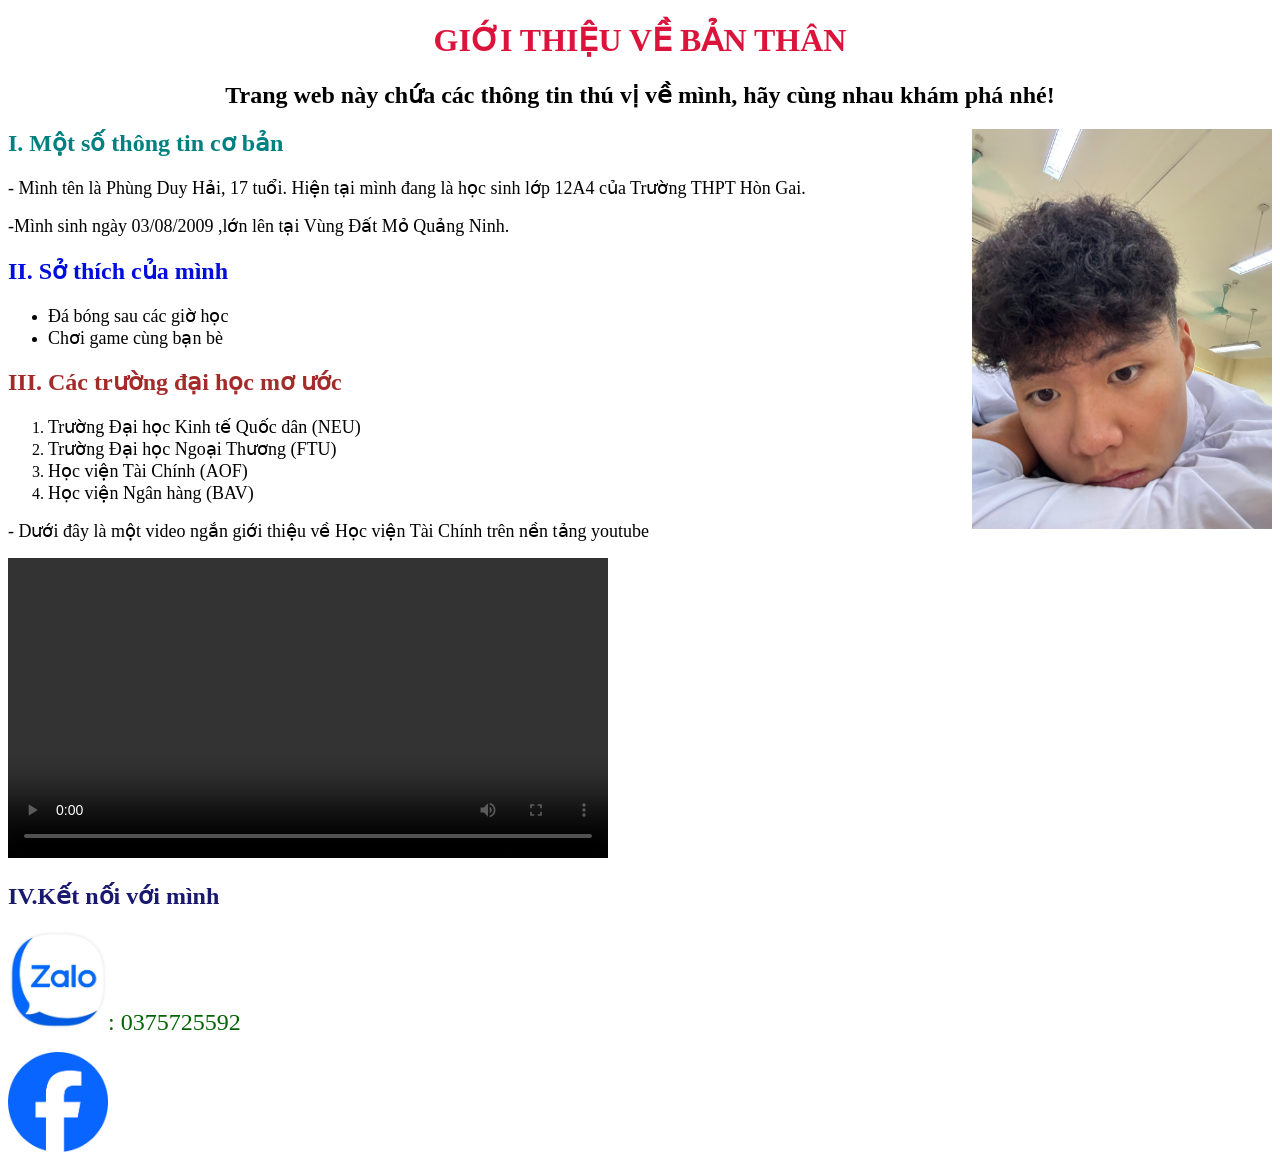
==== index.html @ c55c1547 "Rename main.html to index.html" ====
<!DOCTYPE html>
<html lang="vi">
<head>
    <meta charset="UTF-8">
    <meta name="viewport" content="width=device-width, initial-scale=1.0">
    <title>Phùng Duy Hải 12A4</title>
</head>
<body>
    <h1 align="center"><font color="crimson" face="Verdana">GIỚI THIỆU VỀ BẢN THÂN</font></h1>
    <h2 align="center"><font color="" face="Tahoma">Trang web này chứa các thông tin thú vị về mình, hãy cùng nhau khám phá nhé!</font></h2>
    <h2><font color="Teal" face="Tahoma">I. Một số thông tin cơ bản</font><img width="300" align="right" src="hai.jpg"></h2>
    <p><font size="4" color="" face="Tahoma">- Mình tên là Phùng Duy Hải, 17 tuổi. Hiện tại mình đang là học sinh lớp 12A4 của Trường THPT Hòn Gai. </font> </p>
    <p><font size="4" color="" face="Tahoma">-Mình sinh ngày 03/08/2009
,lớn lên tại Vùng Đất Mỏ Quảng Ninh.</font></p>
    <h2><font color="Royal Blue" face="Tahoma">II. Sở thích của mình</font></h2>
    <ul style="list-style-type: disc;">
        <li><font size="4" color="" face="Tahoma">Đá bóng sau các giờ học</font></li>
        <li><font size="4" color="" face="Tahoma">Chơi game cùng bạn bè</font></li>
    </ul>
    <h2><font color="Brown" face="Tahoma">III. Các trường đại học mơ ước</font></h2>
    <ol type="1">
        <li><font size="4" color="" face="Tahoma">Trường Đại học Kinh tế Quốc dân (NEU)</font></li>
        <li><font size="4" color="" face="Tahoma">Trường Đại học Ngoại Thương (FTU)</font></li>
        <li><font size="4" color="" face="Tahoma">Học viện Tài Chính (AOF)</font></li>
        <li><font size="4" color="" face="Tahoma">Học viện Ngân hàng (BAV)</font></li>
    </ol>
    <p><font size="4" color="" face="Tahoma">- Dưới đây là một video ngắn giới thiệu về Học viện Tài Chính trên nền tảng youtube</font></p>
    <video width="600" controls>
            <source src="hai.mp4"
                    type="video/mp4">
    </video>
    <h2><font color="#191970"face="Tahoma">IV.Kết nối với mình</font></h2>
    <p><img width="100" src="zalo.jpg" width="150"><font size="5" color="#006400" face="Tahoma">: 0375725592</font></p>
    <a href="https://www.facebook.com/duyhai3809" target="_blank">
    <img width="100" src="fb.png" width="150">
</a>
</body>
</html>
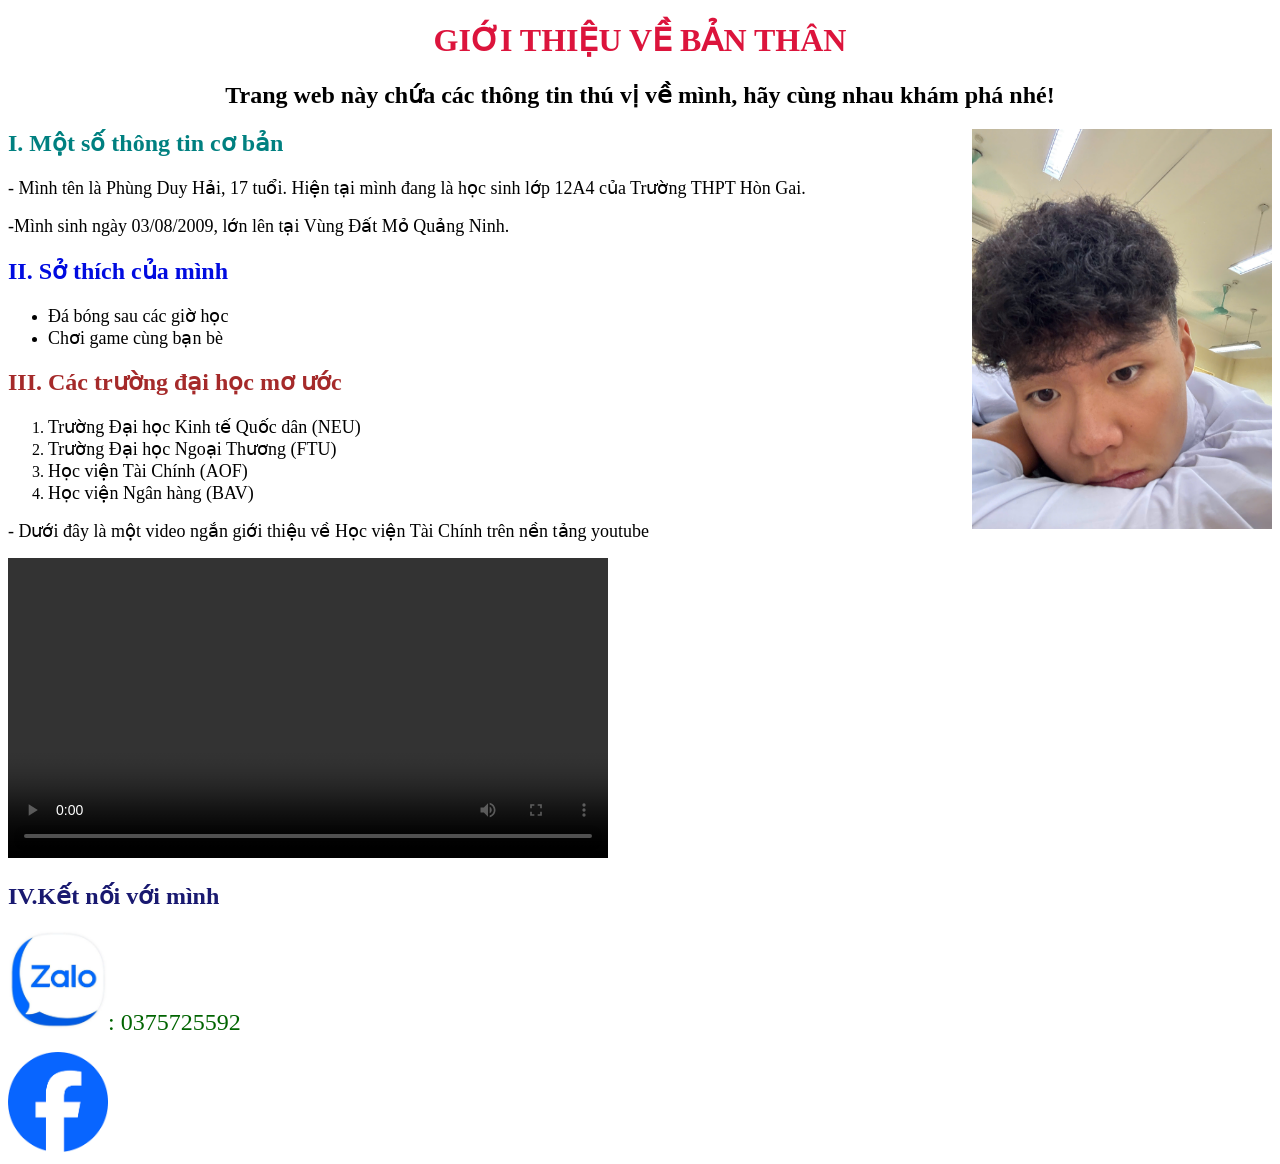
==== commit 4dcf5379: "Update index.html" ====
--- a/index.html
+++ b/index.html
@@ -10,8 +10,7 @@
     <h2 align="center"><font color="" face="Tahoma">Trang web này chứa các thông tin thú vị về mình, hãy cùng nhau khám phá nhé!</font></h2>
     <h2><font color="Teal" face="Tahoma">I. Một số thông tin cơ bản</font><img width="300" align="right" src="hai.jpg"></h2>
     <p><font size="4" color="" face="Tahoma">- Mình tên là Phùng Duy Hải, 17 tuổi. Hiện tại mình đang là học sinh lớp 12A4 của Trường THPT Hòn Gai. </font> </p>
-    <p><font size="4" color="" face="Tahoma">-Mình sinh ngày 03/08/2009
-,lớn lên tại Vùng Đất Mỏ Quảng Ninh.</font></p>
+    <p><font size="4" color="" face="Tahoma">-Mình sinh ngày 03/08/2009, lớn lên tại Vùng Đất Mỏ Quảng Ninh.</font></p>
     <h2><font color="Royal Blue" face="Tahoma">II. Sở thích của mình</font></h2>
     <ul style="list-style-type: disc;">
         <li><font size="4" color="" face="Tahoma">Đá bóng sau các giờ học</font></li>
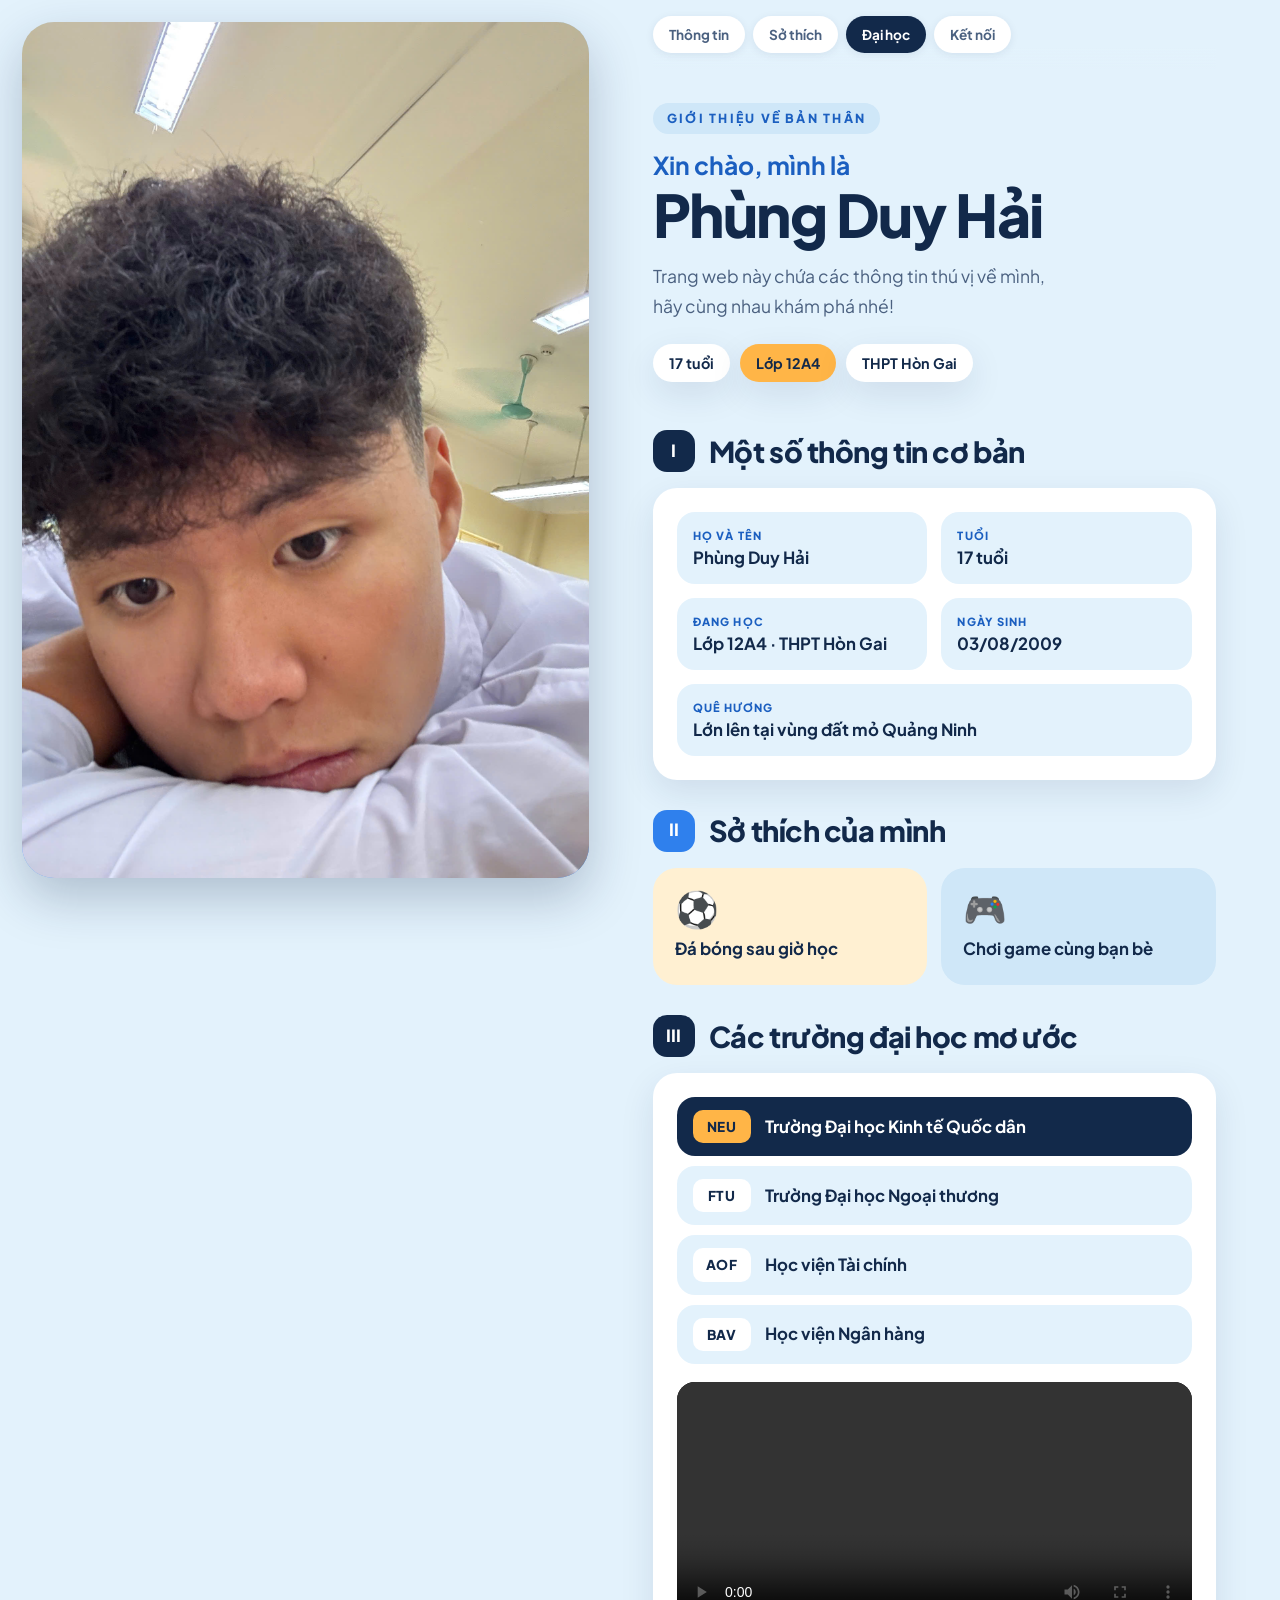
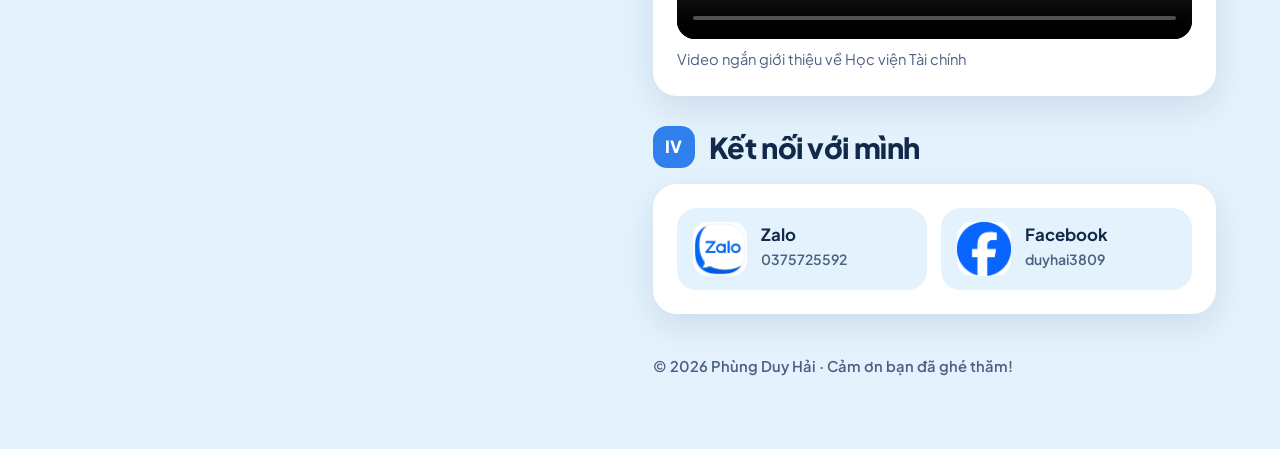
==== commit c1c892fa: "Update index.html" ====
--- a/index.html
+++ b/index.html
@@ -1,37 +1,126 @@
 <!DOCTYPE html>
 <html lang="vi">
 <head>
-    <meta charset="UTF-8">
-    <meta name="viewport" content="width=device-width, initial-scale=1.0">
-    <title>Phùng Duy Hải 12A4</title>
+  <meta charset="UTF-8">
+  <meta name="viewport" content="width=device-width, initial-scale=1.0">
+  <meta name="theme-color" content="#e3f2fc">
+  <meta name="description" content="Trang giới thiệu bản thân của Phùng Duy Hải - học sinh lớp 12A4 Trường THPT Hòn Gai.">
+  <title>Phùng Duy Hải 12A4</title>
+  <script>document.documentElement.classList.add('js');</script>
+  <link rel="preconnect" href="https://fonts.googleapis.com">
+  <link rel="preconnect" href="https://fonts.gstatic.com" crossorigin>
+  <link href="https://fonts.googleapis.com/css2?family=Plus+Jakarta+Sans:wght@500;600;700;800&display=swap" rel="stylesheet">
+  <link rel="stylesheet" href="style.css?v=2">
 </head>
 <body>
-    <h1 align="center"><font color="crimson" face="Verdana">GIỚI THIỆU VỀ BẢN THÂN</font></h1>
-    <h2 align="center"><font color="" face="Tahoma">Trang web này chứa các thông tin thú vị về mình, hãy cùng nhau khám phá nhé!</font></h2>
-    <h2><font color="Teal" face="Tahoma">I. Một số thông tin cơ bản</font><img width="300" align="right" src="hai.jpg"></h2>
-    <p><font size="4" color="" face="Tahoma">- Mình tên là Phùng Duy Hải, 17 tuổi. Hiện tại mình đang là học sinh lớp 12A4 của Trường THPT Hòn Gai. </font> </p>
-    <p><font size="4" color="" face="Tahoma">-Mình sinh ngày 03/08/2009, lớn lên tại Vùng Đất Mỏ Quảng Ninh.</font></p>
-    <h2><font color="Royal Blue" face="Tahoma">II. Sở thích của mình</font></h2>
-    <ul style="list-style-type: disc;">
-        <li><font size="4" color="" face="Tahoma">Đá bóng sau các giờ học</font></li>
-        <li><font size="4" color="" face="Tahoma">Chơi game cùng bạn bè</font></li>
-    </ul>
-    <h2><font color="Brown" face="Tahoma">III. Các trường đại học mơ ước</font></h2>
-    <ol type="1">
-        <li><font size="4" color="" face="Tahoma">Trường Đại học Kinh tế Quốc dân (NEU)</font></li>
-        <li><font size="4" color="" face="Tahoma">Trường Đại học Ngoại Thương (FTU)</font></li>
-        <li><font size="4" color="" face="Tahoma">Học viện Tài Chính (AOF)</font></li>
-        <li><font size="4" color="" face="Tahoma">Học viện Ngân hàng (BAV)</font></li>
-    </ol>
-    <p><font size="4" color="" face="Tahoma">- Dưới đây là một video ngắn giới thiệu về Học viện Tài Chính trên nền tảng youtube</font></p>
-    <video width="600" controls>
-            <source src="hai.mp4"
-                    type="video/mp4">
-    </video>
-    <h2><font color="#191970"face="Tahoma">IV.Kết nối với mình</font></h2>
-    <p><img width="100" src="zalo.jpg" width="150"><font size="5" color="#006400" face="Tahoma">: 0375725592</font></p>
-    <a href="https://www.facebook.com/duyhai3809" target="_blank">
-    <img width="100" src="fb.png" width="150">
-</a>
+
+  <div class="split">
+
+    <!-- NỬA TRÁI: ẢNH (không có gì đè lên) -->
+    <aside class="photo-pane">
+      <div class="photo-pane__frame">
+        <img src="hai.jpg" alt="Ảnh Phùng Duy Hải">
+      </div>
+    </aside>
+
+    <!-- NỬA PHẢI: NỘI DUNG -->
+    <main class="pane">
+
+      <nav class="quicknav" aria-label="Các phần của trang">
+        <a href="#thong-tin">Thông tin</a>
+        <a href="#so-thich">Sở thích</a>
+        <a href="#dai-hoc">Đại học</a>
+        <a href="#ket-noi">Kết nối</a>
+      </nav>
+
+      <header class="intro reveal">
+        <span class="eyebrow">Giới thiệu về bản thân</span>
+        <h1><span class="hi">Xin chào, mình là</span>Phùng Duy Hải</h1>
+        <p><span>Trang web này chứa các thông tin thú vị về mình,</span> <span>hãy cùng nhau khám phá nhé!</span></p>
+        <div class="chips">
+          <span class="chip">17 tuổi</span>
+          <span class="chip">Lớp 12A4</span>
+          <span class="chip">THPT Hòn Gai</span>
+        </div>
+      </header>
+
+      <section class="block reveal" id="thong-tin">
+        <div class="block__head"><div class="num">I</div><h2>Một số thông tin cơ bản</h2></div>
+        <div class="card">
+          <div class="facts">
+            <div class="fact"><small>Họ và tên</small><strong>Phùng Duy Hải</strong></div>
+            <div class="fact"><small>Tuổi</small><strong>17 tuổi</strong></div>
+            <div class="fact"><small>Đang học</small><strong>Lớp 12A4 · THPT Hòn Gai</strong></div>
+            <div class="fact"><small>Ngày sinh</small><strong>03/08/2009</strong></div>
+            <div class="fact fact--wide"><small>Quê hương</small><strong>Lớn lên tại vùng đất mỏ Quảng Ninh</strong></div>
+          </div>
+        </div>
+      </section>
+
+      <section class="block reveal" id="so-thich">
+        <div class="block__head"><div class="num">II</div><h2>Sở thích của mình</h2></div>
+        <div class="hobbies">
+          <div class="hobby"><span>⚽</span>Đá bóng sau giờ học</div>
+          <div class="hobby"><span>🎮</span>Chơi game cùng bạn bè</div>
+        </div>
+      </section>
+
+      <section class="block reveal" id="dai-hoc">
+        <div class="block__head"><div class="num">III</div><h2>Các trường đại học mơ ước</h2></div>
+        <div class="card">
+          <ol class="unis">
+            <li><span class="code">NEU</span>Trường Đại học Kinh tế Quốc dân</li>
+            <li><span class="code">FTU</span>Trường Đại học Ngoại thương</li>
+            <li><span class="code">AOF</span>Học viện Tài chính</li>
+            <li><span class="code">BAV</span>Học viện Ngân hàng</li>
+          </ol>
+          <figure>
+            <video controls preload="metadata" src="hai.mp4">Trình duyệt của bạn không hỗ trợ video.</video>
+            <figcaption>Video ngắn giới thiệu về Học viện Tài chính</figcaption>
+          </figure>
+        </div>
+      </section>
+
+      <section class="block reveal" id="ket-noi">
+        <div class="block__head"><div class="num">IV</div><h2>Kết nối với mình</h2></div>
+        <div class="card">
+          <div class="links">
+            <a class="link" href="https://zalo.me/0375725592" target="_blank" rel="noopener">
+              <img src="zalo.jpg" alt="Zalo"><span><b>Zalo</b><small>0375725592</small></span>
+            </a>
+            <a class="link" href="https://www.facebook.com/duyhai3809" target="_blank" rel="noopener">
+              <img src="fb.png" alt="Facebook"><span><b>Facebook</b><small>duyhai3809</small></span>
+            </a>
+          </div>
+        </div>
+      </section>
+
+      <footer>© 2026 Phùng Duy Hải · Cảm ơn bạn đã ghé thăm!</footer>
+    </main>
+  </div>
+
+  <script>
+    (function () {
+      var els = document.querySelectorAll('.reveal');
+      var links = document.querySelectorAll('.quicknav a');
+      if (!('IntersectionObserver' in window)) { els.forEach(function (e) { e.classList.add('in'); }); return; }
+      var io = new IntersectionObserver(function (entries) {
+        entries.forEach(function (en) {
+          if (en.isIntersecting) { en.target.classList.add('in'); io.unobserve(en.target); }
+        });
+      }, { threshold: 0.12 });
+      els.forEach(function (e) { io.observe(e); });
+
+      var secs = ['thong-tin', 'so-thich', 'dai-hoc', 'ket-noi'].map(function (id) { return document.getElementById(id); });
+      var so = new IntersectionObserver(function (entries) {
+        entries.forEach(function (en) {
+          if (en.isIntersecting) {
+            links.forEach(function (a) { a.classList.toggle('on', a.getAttribute('href') === '#' + en.target.id); });
+          }
+        });
+      }, { rootMargin: '-30% 0px -55% 0px' });
+      secs.forEach(function (s) { if (s) so.observe(s); });
+    })();
+  </script>
 </body>
 </html>
--- a/style.css
+++ b/style.css
@@ -0,0 +1,143 @@
+/* Giao diện "chia đôi màn hình": trời xanh nhạt - xanh navy - vàng nắng.
+   Nửa trái: ảnh đại diện lớn, rõ, không có lớp nào đè lên (cố định khi cuộn).
+   Nửa phải: nội dung cuộn, thanh liên kết nhanh ở trên cùng. */
+:root {
+  --sky: #e3f2fc;
+  --sky-2: #cfe7f8;
+  --navy: #12294a;
+  --navy-soft: #4b6180;
+  --ocean: #2f80ed;
+  --ocean-dark: #1b5fc0;
+  --sun: #ffb547;
+  --sun-light: #fff0d2;
+  --white: #ffffff;
+  --radius: 24px;
+  --shadow: 0 12px 34px rgba(18, 41, 74, .10);
+}
+
+* { box-sizing: border-box; margin: 0; padding: 0; }
+html { scroll-behavior: smooth; }
+
+body {
+  font-family: "Plus Jakarta Sans", system-ui, -apple-system, "Segoe UI", Roboto, sans-serif;
+  font-size: 1.05rem; line-height: 1.7; color: var(--navy); background: var(--sky);
+}
+a { color: inherit; text-decoration: none; }
+:focus-visible { outline: 3px solid var(--sun); outline-offset: 3px; border-radius: 8px; }
+
+/* ---------- Khung chia đôi ---------- */
+.split { display: grid; grid-template-columns: minmax(0, 46fr) minmax(0, 54fr); min-height: 100vh; }
+
+/* Nửa trái: ảnh */
+.photo-pane { position: sticky; top: 0; height: 100vh; padding: 22px 0 22px 22px; }
+.photo-pane__frame {
+  width: 100%; height: 100%; border-radius: 32px; overflow: hidden; position: relative;
+  background: linear-gradient(160deg, var(--sky-2), var(--ocean));
+  box-shadow: 0 20px 50px rgba(18, 41, 74, .25);
+}
+.photo-pane__frame img { width: 100%; height: 100%; object-fit: cover; object-position: center 20%; display: block; }
+
+/* Nửa phải: nội dung */
+.pane { padding: 0 clamp(22px, 5vw, 76px) 70px; min-width: 0; }
+
+.quicknav {
+  position: sticky; top: 0; z-index: 5; display: flex; gap: 8px; flex-wrap: wrap;
+  padding: 16px 0; margin-bottom: 8px;
+  background: linear-gradient(to bottom, var(--sky) 70%, rgba(227, 242, 252, 0));
+}
+.quicknav a {
+  font-weight: 700; font-size: .85rem; padding: 7px 16px; border-radius: 999px;
+  background: var(--white); color: var(--navy-soft); box-shadow: 0 2px 8px rgba(18, 41, 74, .08); transition: .2s;
+}
+.quicknav a:hover, .quicknav a.on { background: var(--navy); color: #fff; }
+
+/* Phần giới thiệu */
+.intro { padding: 26px 0 18px; }
+.eyebrow {
+  display: inline-block; font-weight: 800; font-size: .78rem; letter-spacing: .18em; text-transform: uppercase;
+  color: var(--ocean-dark); background: var(--sky-2); padding: 5px 14px; border-radius: 999px; margin-bottom: 18px;
+}
+.intro h1 {
+  font-weight: 800; letter-spacing: -.025em; line-height: 1.05; white-space: nowrap;
+  font-size: clamp(2rem, 4.6vw, 3.7rem); margin-bottom: 16px;
+}
+.intro h1 .hi { display: block; font-size: .42em; font-weight: 700; letter-spacing: 0; color: var(--ocean-dark); margin-bottom: 6px; }
+.intro p { color: var(--navy-soft); font-size: 1.1rem; text-wrap: balance; }
+.intro p span { display: block; text-wrap: balance; }
+.chips { display: flex; flex-wrap: wrap; gap: 10px; margin-top: 22px; }
+.chip { font-weight: 700; font-size: .9rem; padding: 7px 16px; border-radius: 999px; background: var(--white); box-shadow: var(--shadow); }
+.chip:nth-child(2) { background: var(--sun); }
+
+/* Khối nội dung */
+.block { margin-top: 30px; scroll-margin-top: 70px; }
+.block__head { display: flex; align-items: center; gap: 14px; margin-bottom: 16px; }
+.num {
+  width: 42px; height: 42px; border-radius: 14px; flex: none; display: grid; place-items: center;
+  font-weight: 800; background: var(--navy); color: #fff;
+}
+.block:nth-of-type(even) .num { background: var(--ocean); }
+.block h2 { font-size: clamp(1.35rem, 2.6vw, 1.8rem); font-weight: 800; letter-spacing: -.015em; line-height: 1.2; }
+
+.card { background: var(--white); border-radius: var(--radius); padding: 24px; box-shadow: var(--shadow); }
+
+/* Thông tin */
+.facts { display: grid; grid-template-columns: 1fr 1fr; gap: 14px; }
+.fact { background: var(--sky); border-radius: 18px; padding: 14px 16px; }
+.fact small { display: block; font-weight: 800; letter-spacing: .1em; text-transform: uppercase; font-size: .7rem; color: var(--ocean-dark); }
+.fact strong { font-size: 1.05rem; line-height: 1.35; display: block; margin-top: 2px; }
+.fact--wide { grid-column: 1 / -1; }
+
+/* Sở thích */
+.hobbies { display: grid; grid-template-columns: 1fr 1fr; gap: 14px; }
+.hobby { border-radius: var(--radius); padding: 22px; font-weight: 700; display: flex; flex-direction: column; gap: 10px; transition: transform .25s; }
+.hobby:hover { transform: translateY(-4px); }
+.hobby span { font-size: 2.2rem; line-height: 1; }
+.hobby:nth-child(1) { background: var(--sun-light); }
+.hobby:nth-child(2) { background: var(--sky-2); }
+
+/* Đại học */
+.unis { list-style: none; display: grid; gap: 10px; }
+.unis li {
+  display: flex; align-items: center; gap: 14px; padding: 13px 16px; border-radius: 18px;
+  background: var(--sky); font-weight: 700; transition: transform .25s;
+}
+.unis li:hover { transform: translateX(6px); }
+.unis li:first-child { background: var(--navy); color: #fff; }
+.unis .code { flex: none; min-width: 58px; text-align: center; font-weight: 800; font-size: .85rem; letter-spacing: .06em; padding: 5px 10px; border-radius: 10px; background: var(--white); color: var(--navy); }
+.unis li:first-child .code { background: var(--sun); }
+figure { margin-top: 18px; }
+figure video { width: 100%; max-height: 420px; display: block; border-radius: 18px; background: #000; }
+figcaption { margin-top: 8px; color: var(--navy-soft); font-size: .92rem; }
+
+/* Kết nối */
+.links { display: grid; grid-template-columns: 1fr 1fr; gap: 14px; }
+.link { display: flex; align-items: center; gap: 14px; padding: 14px 16px; border-radius: 20px; background: var(--sky); transition: .25s; }
+.link:hover { background: var(--ocean); color: #fff; transform: translateY(-3px); }
+.link img { width: 54px; height: 54px; border-radius: 15px; object-fit: cover; background: #fff; flex: none; }
+.link b { display: block; line-height: 1.2; }
+.link small { color: var(--navy-soft); font-weight: 600; }
+.link:hover small { color: #e8f1ff; }
+
+footer { margin-top: 40px; color: var(--navy-soft); font-size: .92rem; font-weight: 600; }
+
+/* ---------- Hiệu ứng xuất hiện (chỉ nửa phải, không đụng tới ảnh) ---------- */
+.js .reveal { opacity: 0; transform: translateY(18px); transition: opacity .6s ease, transform .6s ease; }
+.js .reveal.in { opacity: 1; transform: none; }
+@media (prefers-reduced-motion: reduce) {
+  html { scroll-behavior: auto; }
+  .js .reveal { opacity: 1; transform: none; transition: none; }
+  .hobby, .unis li, .link { transition: none; }
+}
+
+/* ---------- Máy tính bảng / điện thoại ---------- */
+@media (max-width: 900px) {
+  .split { grid-template-columns: 1fr; }
+  .photo-pane { position: static; height: auto; padding: 16px 16px 0; }
+  .photo-pane__frame { height: auto; aspect-ratio: 4 / 4.4; max-height: 70vh; border-radius: 28px; }
+  .quicknav { top: 0; }
+}
+@media (max-width: 560px) {
+  .facts, .hobbies, .links { grid-template-columns: 1fr; }
+  .card { padding: 20px; }
+  .quicknav a { padding: 6px 12px; font-size: .8rem; }
+}
